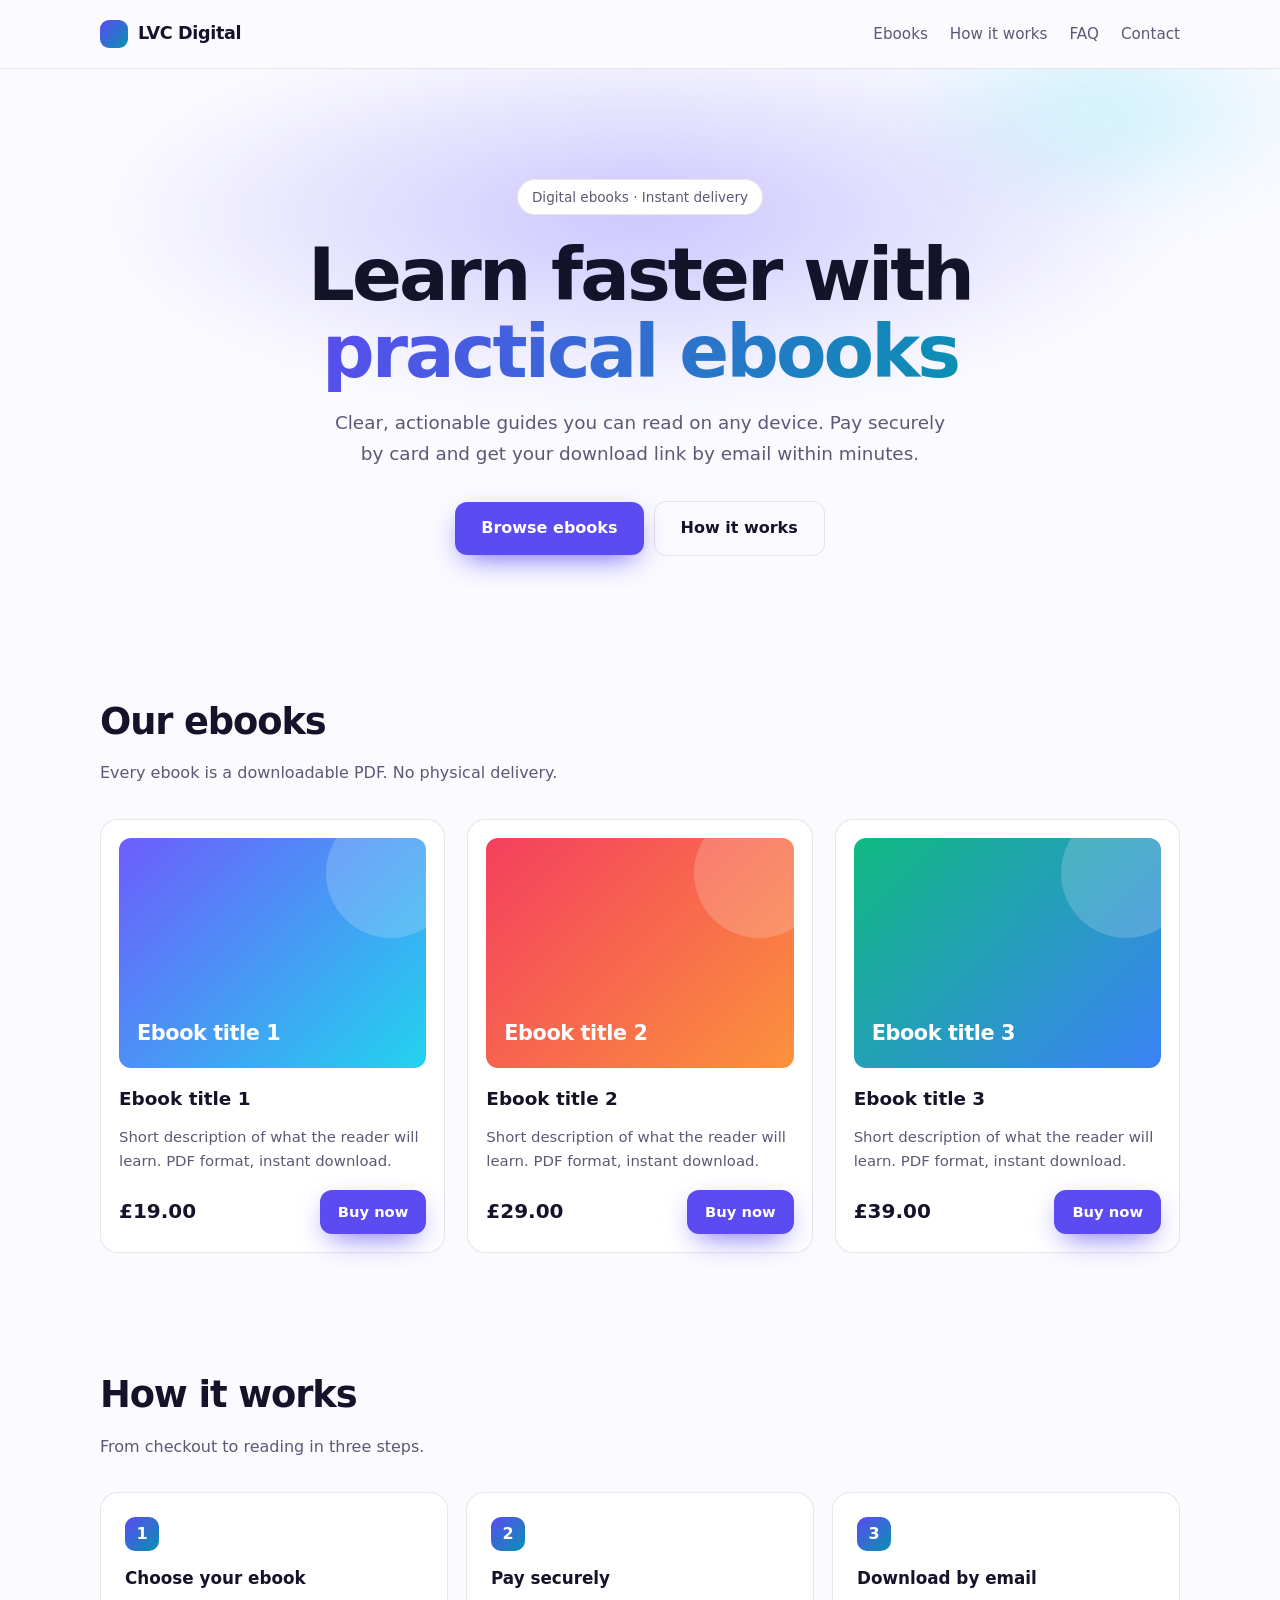
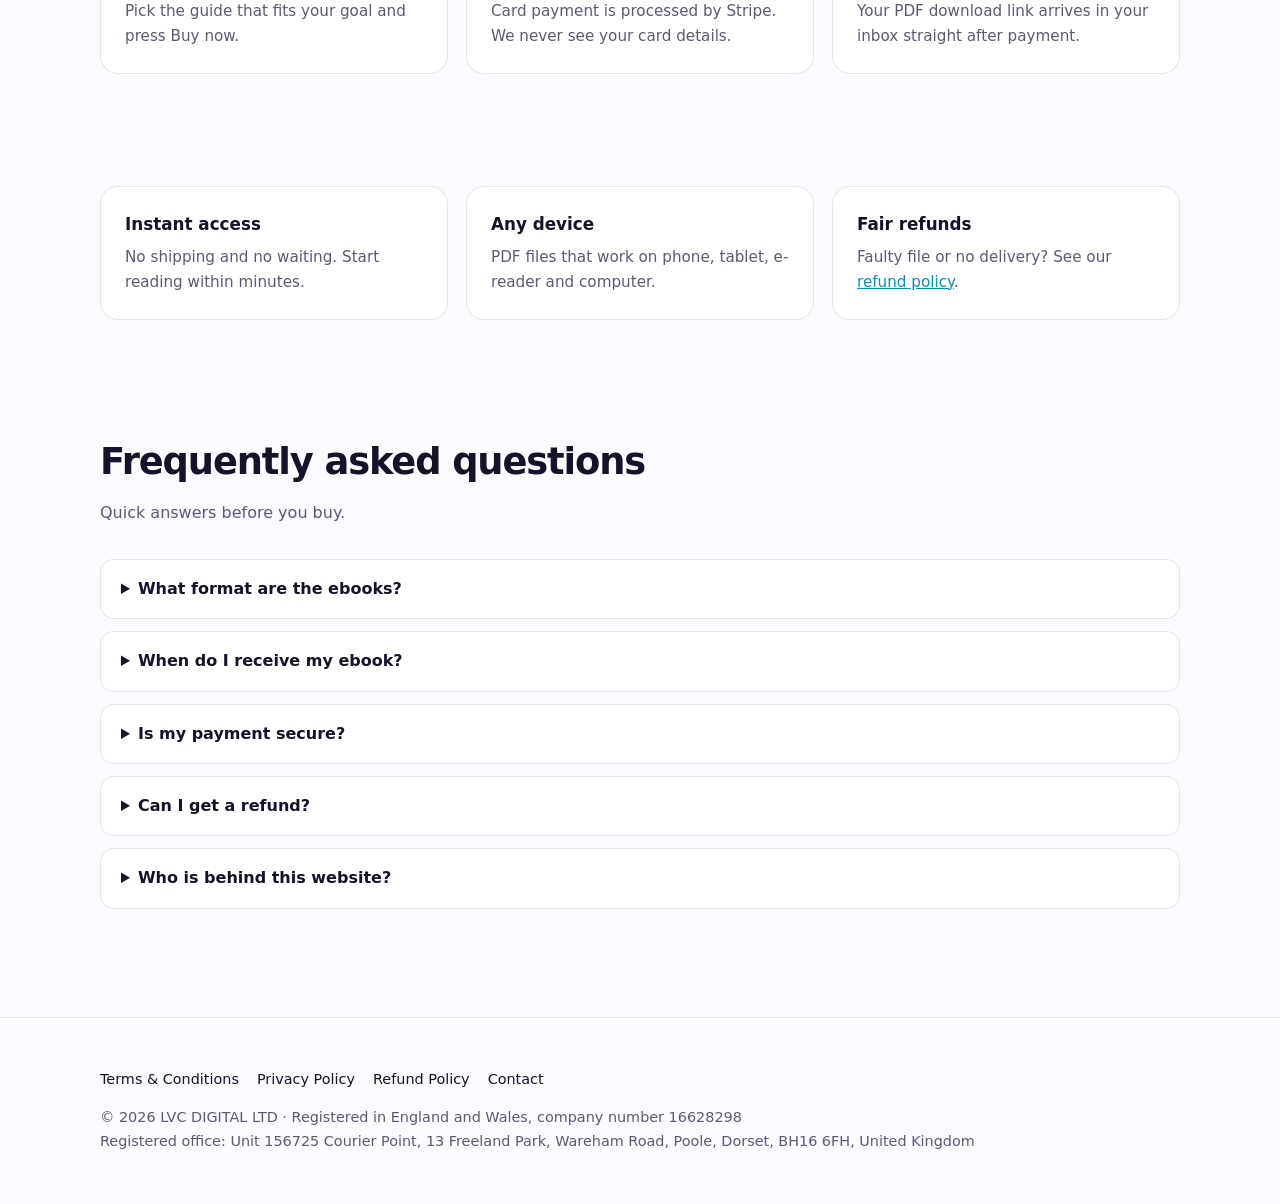
==== index.html @ c6fde726 "feat: initial ebook store site for LVC DIGITAL LTD Co-Authored-By: Claude Sonnet 5.5 <noreply@anthro" ====
<!doctype html>
<html lang="en">
<head>
<meta charset="utf-8">
<meta name="viewport" content="width=device-width,initial-scale=1">
<title>LVC Digital – Digital Ebooks</title>
<meta name="description" content="Practical digital ebooks from LVC DIGITAL LTD. Secure card payment, instant download link by email.">
<meta property="og:title" content="LVC Digital – Digital Ebooks">
<meta property="og:description" content="Practical digital ebooks, delivered instantly by email.">
<link rel="icon" href="favicon.svg" type="image/svg+xml">
<link rel="stylesheet" href="style.css">
</head>
<body>
<header class="site"><div class="wrap">
  <a class="logo" href="index.html"><i></i>LVC Digital</a>
  <nav><a href="#ebooks">Ebooks</a><a href="#how">How it works</a><a href="#faq">FAQ</a><a href="contact.html">Contact</a></nav>
</div></header>

<main>
  <section class="hero"><div class="wrap">
    <span class="pill">Digital ebooks · Instant delivery</span>
    <h1>Learn faster with <span>practical ebooks</span></h1>
    <p class="lead">Clear, actionable guides you can read on any device. Pay securely by card and get your download link by email within minutes.</p>
    <a class="btn" href="#ebooks">Browse ebooks</a><a class="btn ghost" href="#how">How it works</a>
  </div></section>

  <section id="ebooks"><div class="wrap">
    <h2 class="title">Our ebooks</h2>
    <p class="sub">Every ebook is a downloadable PDF. No physical delivery.</p>
    <!-- EDIT: replace titles, descriptions, prices and the "#" Stripe Payment Links with your real products. -->
    <div class="grid">
      <article class="card">
        <div class="cover c1">Ebook title 1</div>
        <h3>Ebook title 1</h3>
        <p>Short description of what the reader will learn. PDF format, instant download.</p>
        <div class="row"><span class="price">£19.00</span><a class="btn" href="#">Buy now</a></div>
      </article>
      <article class="card">
        <div class="cover c2">Ebook title 2</div>
        <h3>Ebook title 2</h3>
        <p>Short description of what the reader will learn. PDF format, instant download.</p>
        <div class="row"><span class="price">£29.00</span><a class="btn" href="#">Buy now</a></div>
      </article>
      <article class="card">
        <div class="cover c3">Ebook title 3</div>
        <h3>Ebook title 3</h3>
        <p>Short description of what the reader will learn. PDF format, instant download.</p>
        <div class="row"><span class="price">£39.00</span><a class="btn" href="#">Buy now</a></div>
      </article>
    </div>
  </div></section>

  <section id="how"><div class="wrap">
    <h2 class="title">How it works</h2>
    <p class="sub">From checkout to reading in three steps.</p>
    <div class="steps">
      <div class="box"><div class="num">1</div><b>Choose your ebook</b><p>Pick the guide that fits your goal and press Buy now.</p></div>
      <div class="box"><div class="num">2</div><b>Pay securely</b><p>Card payment is processed by Stripe. We never see your card details.</p></div>
      <div class="box"><div class="num">3</div><b>Download by email</b><p>Your PDF download link arrives in your inbox straight after payment.</p></div>
    </div>
  </div></section>

  <section><div class="wrap">
    <div class="feats">
      <div class="box"><b>Instant access</b><p>No shipping and no waiting. Start reading within minutes.</p></div>
      <div class="box"><b>Any device</b><p>PDF files that work on phone, tablet, e-reader and computer.</p></div>
      <div class="box"><b>Fair refunds</b><p>Faulty file or no delivery? See our <a href="refunds.html">refund policy</a>.</p></div>
    </div>
  </div></section>

  <section id="faq"><div class="wrap">
    <h2 class="title">Frequently asked questions</h2>
    <p class="sub">Quick answers before you buy.</p>
    <details><summary>What format are the ebooks?</summary><p>PDF. You can read them on any device and keep them for your own personal use.</p></details>
    <details><summary>When do I receive my ebook?</summary><p>A download link is emailed to you right after payment is confirmed, normally within minutes. Check your spam folder if you do not see it.</p></details>
    <details><summary>Is my payment secure?</summary><p>Yes. Payments are processed by Stripe. Your card details are never stored on this website.</p></details>
    <details><summary>Can I get a refund?</summary><p>Because ebooks are delivered instantly, refunds are offered for faulty files, non-delivery or duplicate charges. Read the full <a href="refunds.html">Refund Policy</a>.</p></details>
    <details><summary>Who is behind this website?</summary><p>LVC DIGITAL LTD, a company registered in England and Wales (no. 16628298). Details are on the <a href="contact.html">contact page</a>.</p></details>
  </div></section>
</main>

<footer class="site"><div class="wrap">
  <p><a href="terms.html">Terms &amp; Conditions</a><a href="privacy.html">Privacy Policy</a><a href="refunds.html">Refund Policy</a><a href="contact.html">Contact</a></p>
  <p>© 2026 LVC DIGITAL LTD · Registered in England and Wales, company number 16628298<br>
  Registered office: Unit 156725 Courier Point, 13 Freeland Park, Wareham Road, Poole, Dorset, BH16 6FH, United Kingdom</p>
</div></footer>
</body>
</html>
---- style.css ----
:root{
  --bg:#07070d;--bg2:#0e0e1a;--ink:#f4f3fb;--muted:#a3a1b8;--line:rgba(255,255,255,.09);
  --card:rgba(255,255,255,.04);--brand:#7c6cff;--brand2:#22d3ee;--radius:18px;
}
@media (prefers-color-scheme:light){
  :root{--bg:#fafaff;--bg2:#f0efff;--ink:#14132a;--muted:#5b5975;--line:rgba(20,19,42,.1);--card:#fff;--brand:#5b4bf0;--brand2:#0891b2}
}
*{box-sizing:border-box}
html{scroll-behavior:smooth}
body{margin:0;font:16px/1.65 ui-sans-serif,system-ui,-apple-system,"Segoe UI",Roboto,Helvetica,Arial,sans-serif;background:var(--bg);color:var(--ink);-webkit-font-smoothing:antialiased}
a{color:var(--brand2)}
.wrap{max-width:1120px;margin:0 auto;padding:0 20px}

/* header */
header.site{position:sticky;top:0;z-index:10;backdrop-filter:blur(14px);background:color-mix(in srgb,var(--bg) 72%,transparent);border-bottom:1px solid var(--line)}
header.site .wrap{display:flex;align-items:center;justify-content:space-between;height:68px}
.logo{display:flex;align-items:center;gap:10px;font-weight:800;letter-spacing:-.02em;font-size:1.1rem;color:var(--ink);text-decoration:none}
.logo i{width:28px;height:28px;border-radius:9px;background:linear-gradient(135deg,var(--brand),var(--brand2));display:block}
nav a{margin-left:22px;text-decoration:none;color:var(--muted);font-size:.95rem;transition:color .2s}
nav a:hover{color:var(--ink)}

/* hero */
.hero{position:relative;padding:110px 0 80px;text-align:center;overflow:hidden}
.hero::before{content:"";position:absolute;inset:-20% -10% auto;height:520px;background:radial-gradient(closest-side,rgba(124,108,255,.38),transparent 70%),radial-gradient(closest-side at 80% 30%,rgba(34,211,238,.22),transparent 70%);filter:blur(30px);z-index:-1}
.pill{display:inline-block;padding:6px 14px;border:1px solid var(--line);border-radius:999px;color:var(--muted);font-size:.85rem;background:var(--card)}
.hero h1{font-size:clamp(2.4rem,6.5vw,4.6rem);line-height:1.04;letter-spacing:-.04em;margin:22px auto 18px;max-width:16ch}
.hero h1 span{background:linear-gradient(120deg,var(--brand),var(--brand2));-webkit-background-clip:text;background-clip:text;color:transparent}
.hero p.lead{color:var(--muted);font-size:1.15rem;max-width:54ch;margin:0 auto 32px}
.btn{display:inline-block;background:linear-gradient(135deg,var(--brand),#5b4bf0);color:#fff;padding:13px 26px;border-radius:12px;text-decoration:none;font-weight:650;box-shadow:0 10px 30px -10px var(--brand);transition:transform .15s,box-shadow .15s}
.btn:hover{transform:translateY(-2px);box-shadow:0 16px 36px -10px var(--brand)}
.btn.ghost{background:transparent;border:1px solid var(--line);box-shadow:none;color:var(--ink);margin-left:10px}

/* sections */
section{padding:56px 0}
h2.title{font-size:clamp(1.6rem,3.4vw,2.3rem);letter-spacing:-.03em;margin:0 0 8px}
.sub{color:var(--muted);margin:0 0 32px}
.steps,.feats{display:grid;grid-template-columns:repeat(auto-fit,minmax(240px,1fr));gap:18px}
.box{background:var(--card);border:1px solid var(--line);border-radius:var(--radius);padding:24px}
.box b{display:block;margin-bottom:6px;font-size:1.05rem}
.box p{margin:0;color:var(--muted);font-size:.95rem}
.num{width:34px;height:34px;border-radius:10px;display:grid;place-items:center;font-weight:800;background:linear-gradient(135deg,var(--brand),var(--brand2));color:#fff;margin-bottom:14px}

/* products */
.grid{display:grid;grid-template-columns:repeat(auto-fill,minmax(290px,1fr));gap:22px}
.card{background:var(--card);border:1px solid var(--line);border-radius:var(--radius);padding:18px;display:flex;flex-direction:column;gap:10px;transition:transform .2s,border-color .2s}
.card:hover{transform:translateY(-4px);border-color:color-mix(in srgb,var(--brand) 55%,transparent)}
.cover{aspect-ratio:4/3;border-radius:12px;display:flex;align-items:flex-end;padding:18px;font-weight:800;font-size:1.3rem;letter-spacing:-.02em;color:#fff;position:relative;overflow:hidden}
.cover::after{content:"";position:absolute;right:-30px;top:-30px;width:130px;height:130px;border-radius:50%;background:rgba(255,255,255,.18)}
.c1{background:linear-gradient(135deg,#6d5dfc,#22d3ee)}
.c2{background:linear-gradient(135deg,#f43f5e,#fb923c)}
.c3{background:linear-gradient(135deg,#10b981,#3b82f6)}
.card h3{margin:6px 0 0;font-size:1.15rem}
.card p{margin:0;color:var(--muted);font-size:.93rem;flex:1}
.row{display:flex;align-items:center;justify-content:space-between;margin-top:6px}
.price{font-weight:800;font-size:1.25rem}
.card .btn{padding:10px 18px;font-size:.92rem}

/* faq */
details{border:1px solid var(--line);border-radius:14px;background:var(--card);padding:16px 20px;margin-bottom:12px}
summary{cursor:pointer;font-weight:650}
details p{color:var(--muted);margin:10px 0 0}

/* docs */
main.doc{padding:56px 0 80px;max-width:760px}
main.doc h1{font-size:2.4rem;letter-spacing:-.03em;margin-top:0}
main.doc h2{margin-top:34px;font-size:1.25rem}
main.doc p,main.doc li{color:var(--muted)}
main.doc strong{color:var(--ink)}

/* footer */
footer.site{border-top:1px solid var(--line);padding:36px 0;color:var(--muted);font-size:.9rem;margin-top:40px}
footer.site a{margin-right:18px;color:var(--ink);text-decoration:none}
footer.site a:hover{color:var(--brand2)}

@media (max-width:640px){nav a{margin-left:14px;font-size:.88rem}.hero{padding:70px 0 50px}.btn.ghost{margin:10px 0 0}}
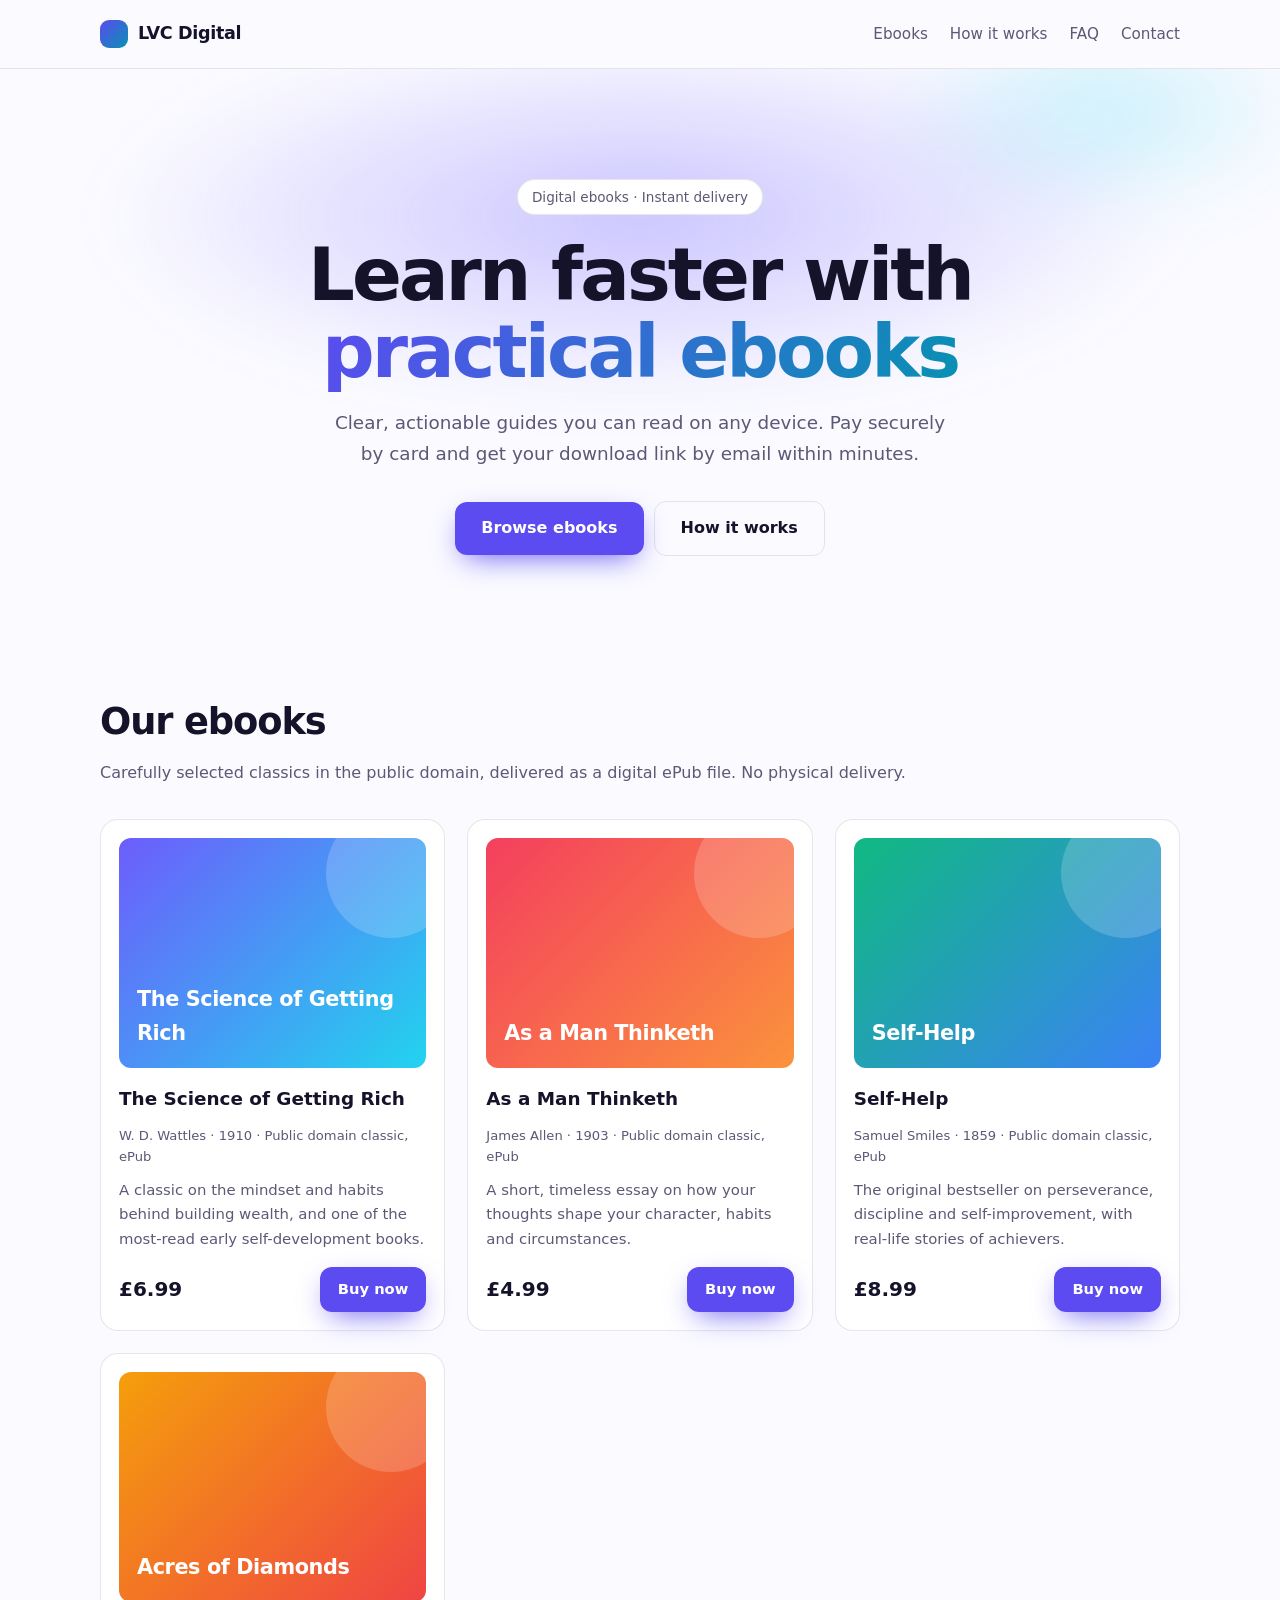
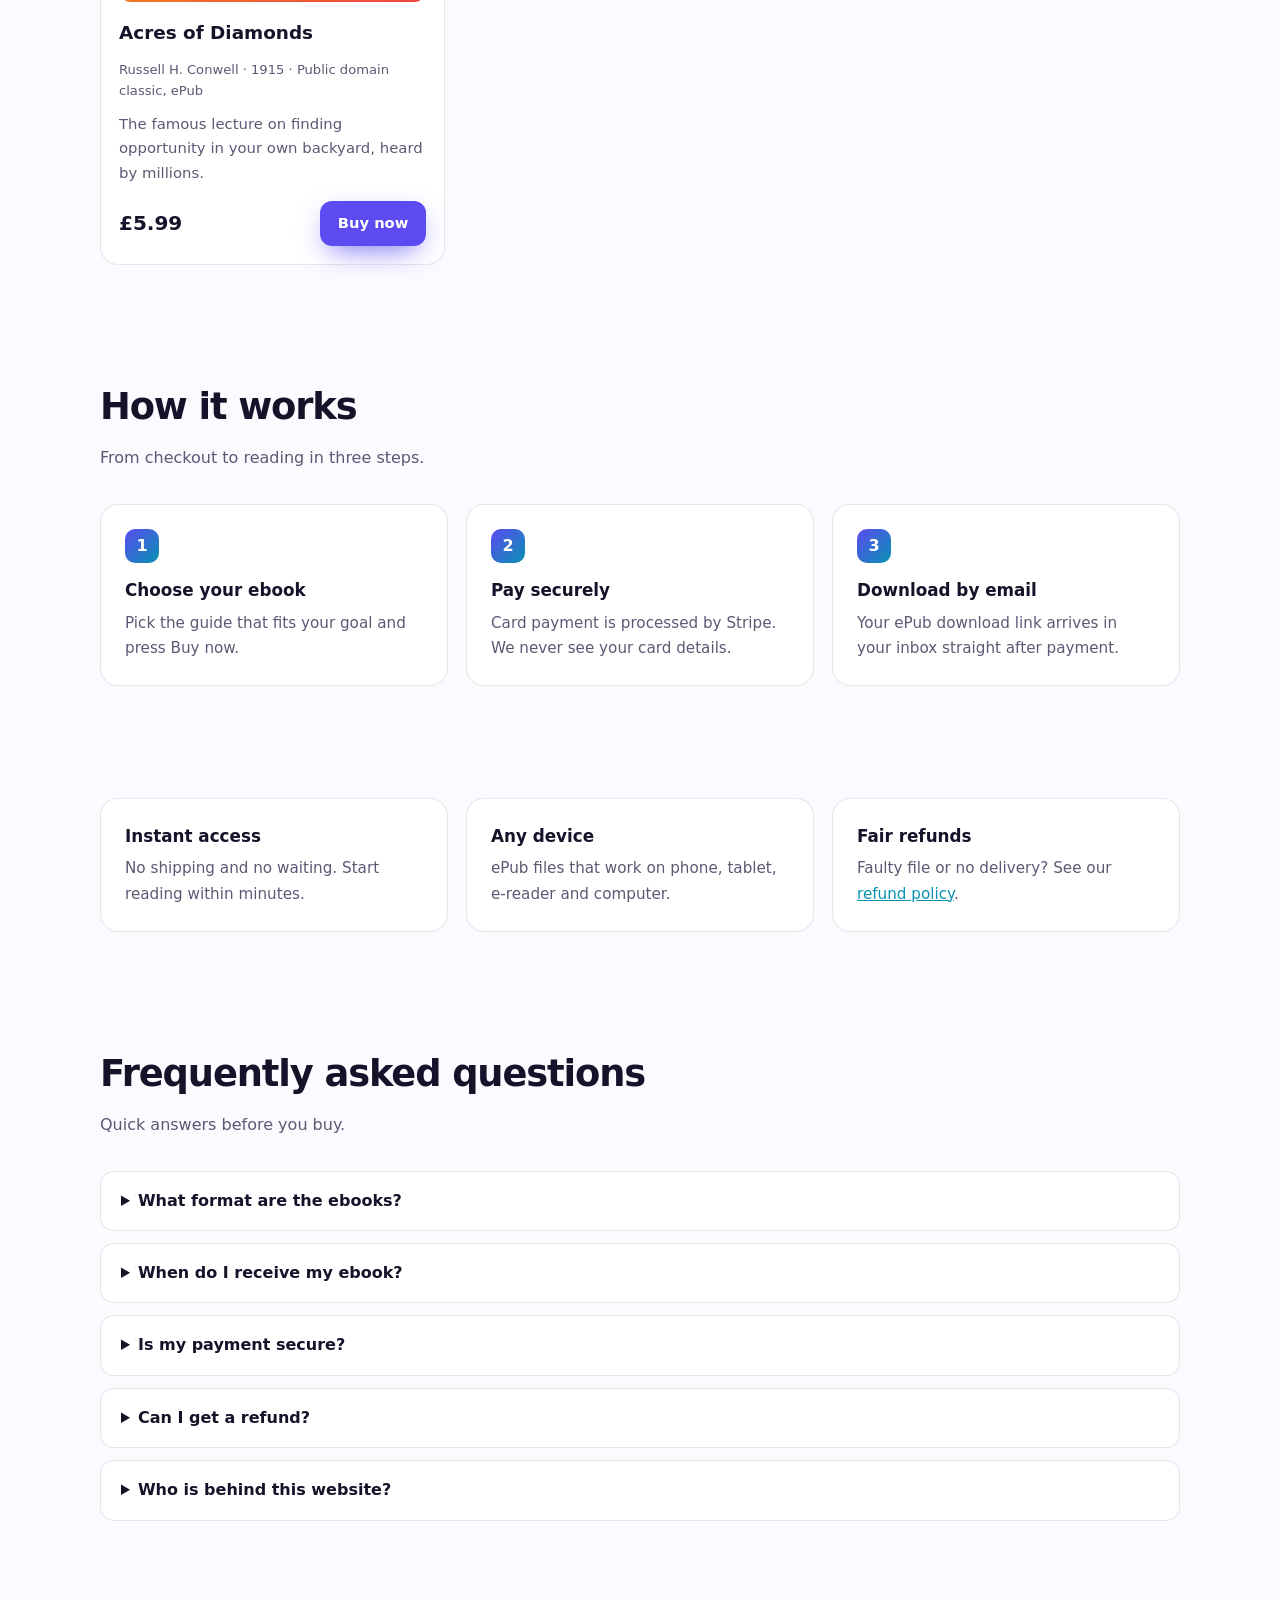
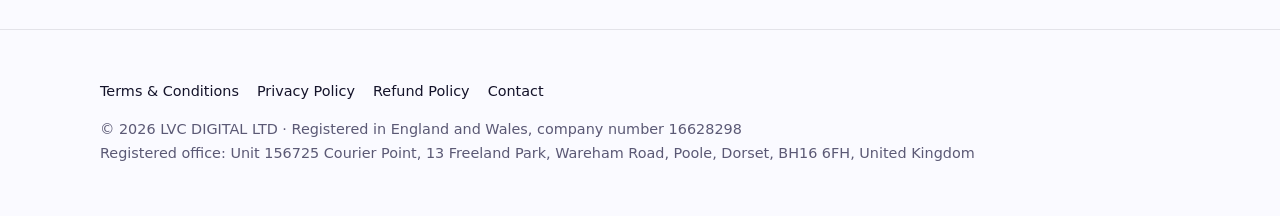
==== commit ceb212d9: "feat: list four public-domain classic ebooks Co-Authored-By: Claude Sonnet 5.5 <noreply@anthropic.co" ====
--- a/index.html
+++ b/index.html
@@ -26,26 +26,36 @@
 
   <section id="ebooks"><div class="wrap">
     <h2 class="title">Our ebooks</h2>
-    <p class="sub">Every ebook is a downloadable PDF. No physical delivery.</p>
-    <!-- EDIT: replace titles, descriptions, prices and the "#" Stripe Payment Links with your real products. -->
+    <p class="sub">Carefully selected classics in the public domain, delivered as a digital ePub file. No physical delivery.</p>
+    <!-- EDIT: set each "Buy now" href to its Stripe Payment Link. -->
     <div class="grid">
       <article class="card">
-        <div class="cover c1">Ebook title 1</div>
-        <h3>Ebook title 1</h3>
-        <p>Short description of what the reader will learn. PDF format, instant download.</p>
-        <div class="row"><span class="price">£19.00</span><a class="btn" href="#">Buy now</a></div>
+        <div class="cover c1">The Science of Getting Rich</div>
+        <h3>The Science of Getting Rich</h3>
+        <small class="by">W. D. Wattles · 1910 · Public domain classic, ePub</small>
+        <p>A classic on the mindset and habits behind building wealth, and one of the most-read early self-development books.</p>
+        <div class="row"><span class="price">£6.99</span><a class="btn" href="#">Buy now</a></div>
       </article>
       <article class="card">
-        <div class="cover c2">Ebook title 2</div>
-        <h3>Ebook title 2</h3>
-        <p>Short description of what the reader will learn. PDF format, instant download.</p>
-        <div class="row"><span class="price">£29.00</span><a class="btn" href="#">Buy now</a></div>
+        <div class="cover c2">As a Man Thinketh</div>
+        <h3>As a Man Thinketh</h3>
+        <small class="by">James Allen · 1903 · Public domain classic, ePub</small>
+        <p>A short, timeless essay on how your thoughts shape your character, habits and circumstances.</p>
+        <div class="row"><span class="price">£4.99</span><a class="btn" href="#">Buy now</a></div>
       </article>
       <article class="card">
-        <div class="cover c3">Ebook title 3</div>
-        <h3>Ebook title 3</h3>
-        <p>Short description of what the reader will learn. PDF format, instant download.</p>
-        <div class="row"><span class="price">£39.00</span><a class="btn" href="#">Buy now</a></div>
+        <div class="cover c3">Self-Help</div>
+        <h3>Self-Help</h3>
+        <small class="by">Samuel Smiles · 1859 · Public domain classic, ePub</small>
+        <p>The original bestseller on perseverance, discipline and self-improvement, with real-life stories of achievers.</p>
+        <div class="row"><span class="price">£8.99</span><a class="btn" href="#">Buy now</a></div>
+      </article>
+      <article class="card">
+        <div class="cover c4">Acres of Diamonds</div>
+        <h3>Acres of Diamonds</h3>
+        <small class="by">Russell H. Conwell · 1915 · Public domain classic, ePub</small>
+        <p>The famous lecture on finding opportunity in your own backyard, heard by millions.</p>
+        <div class="row"><span class="price">£5.99</span><a class="btn" href="#">Buy now</a></div>
       </article>
     </div>
   </div></section>
@@ -56,14 +66,14 @@
     <div class="steps">
       <div class="box"><div class="num">1</div><b>Choose your ebook</b><p>Pick the guide that fits your goal and press Buy now.</p></div>
       <div class="box"><div class="num">2</div><b>Pay securely</b><p>Card payment is processed by Stripe. We never see your card details.</p></div>
-      <div class="box"><div class="num">3</div><b>Download by email</b><p>Your PDF download link arrives in your inbox straight after payment.</p></div>
+      <div class="box"><div class="num">3</div><b>Download by email</b><p>Your ePub download link arrives in your inbox straight after payment.</p></div>
     </div>
   </div></section>
 
   <section><div class="wrap">
     <div class="feats">
       <div class="box"><b>Instant access</b><p>No shipping and no waiting. Start reading within minutes.</p></div>
-      <div class="box"><b>Any device</b><p>PDF files that work on phone, tablet, e-reader and computer.</p></div>
+      <div class="box"><b>Any device</b><p>ePub files that work on phone, tablet, e-reader and computer.</p></div>
       <div class="box"><b>Fair refunds</b><p>Faulty file or no delivery? See our <a href="refunds.html">refund policy</a>.</p></div>
     </div>
   </div></section>
@@ -71,7 +81,7 @@
   <section id="faq"><div class="wrap">
     <h2 class="title">Frequently asked questions</h2>
     <p class="sub">Quick answers before you buy.</p>
-    <details><summary>What format are the ebooks?</summary><p>PDF. You can read them on any device and keep them for your own personal use.</p></details>
+    <details><summary>What format are the ebooks?</summary><p>ePub, readable on phones, tablets, e-readers and in free reading apps. Our current titles are public domain classics.</p></details>
     <details><summary>When do I receive my ebook?</summary><p>A download link is emailed to you right after payment is confirmed, normally within minutes. Check your spam folder if you do not see it.</p></details>
     <details><summary>Is my payment secure?</summary><p>Yes. Payments are processed by Stripe. Your card details are never stored on this website.</p></details>
     <details><summary>Can I get a refund?</summary><p>Because ebooks are delivered instantly, refunds are offered for faulty files, non-delivery or duplicate charges. Read the full <a href="refunds.html">Refund Policy</a>.</p></details>
--- a/style.css
+++ b/style.css
@@ -73,3 +73,5 @@
 footer.site a:hover{color:var(--brand2)}
 
 @media (max-width:640px){nav a{margin-left:14px;font-size:.88rem}.hero{padding:70px 0 50px}.btn.ghost{margin:10px 0 0}}
+.c4{background:linear-gradient(135deg,#f59e0b,#ef4444)}
+.by{color:var(--muted);font-size:.82rem}
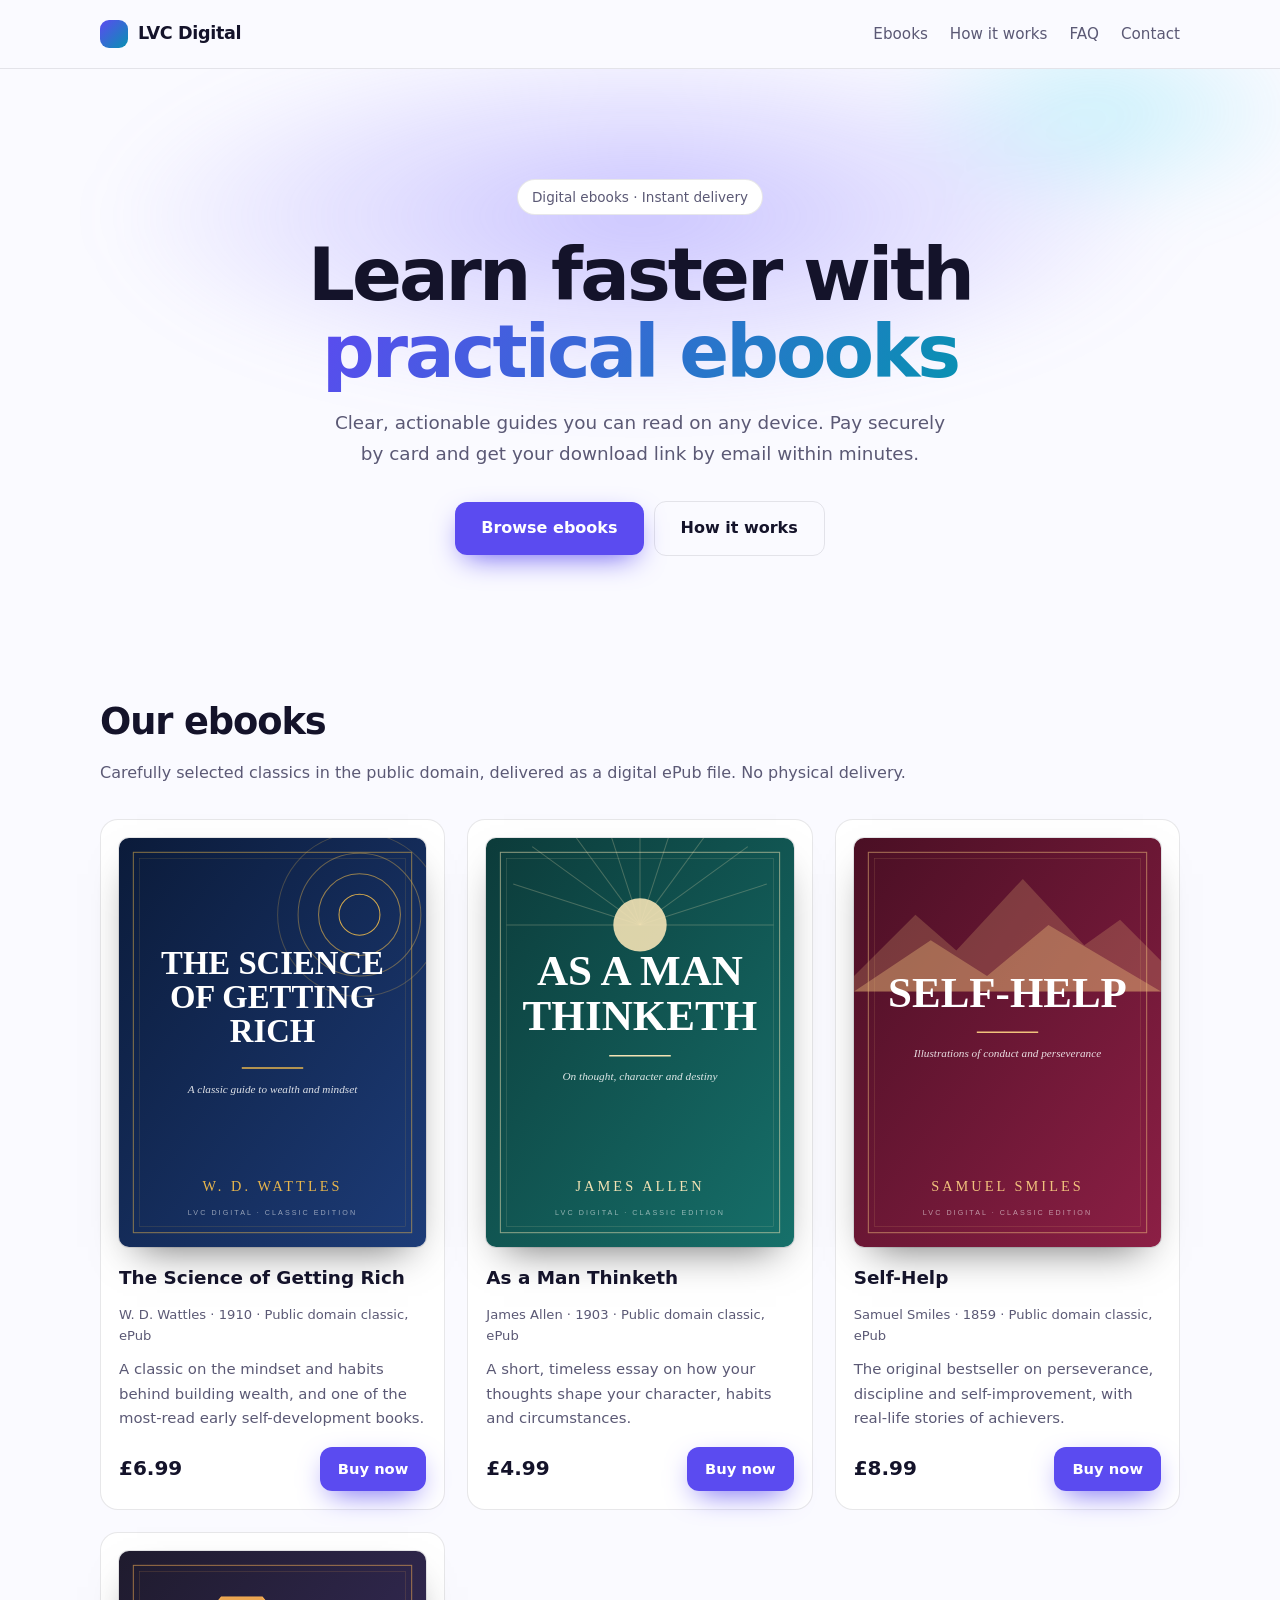
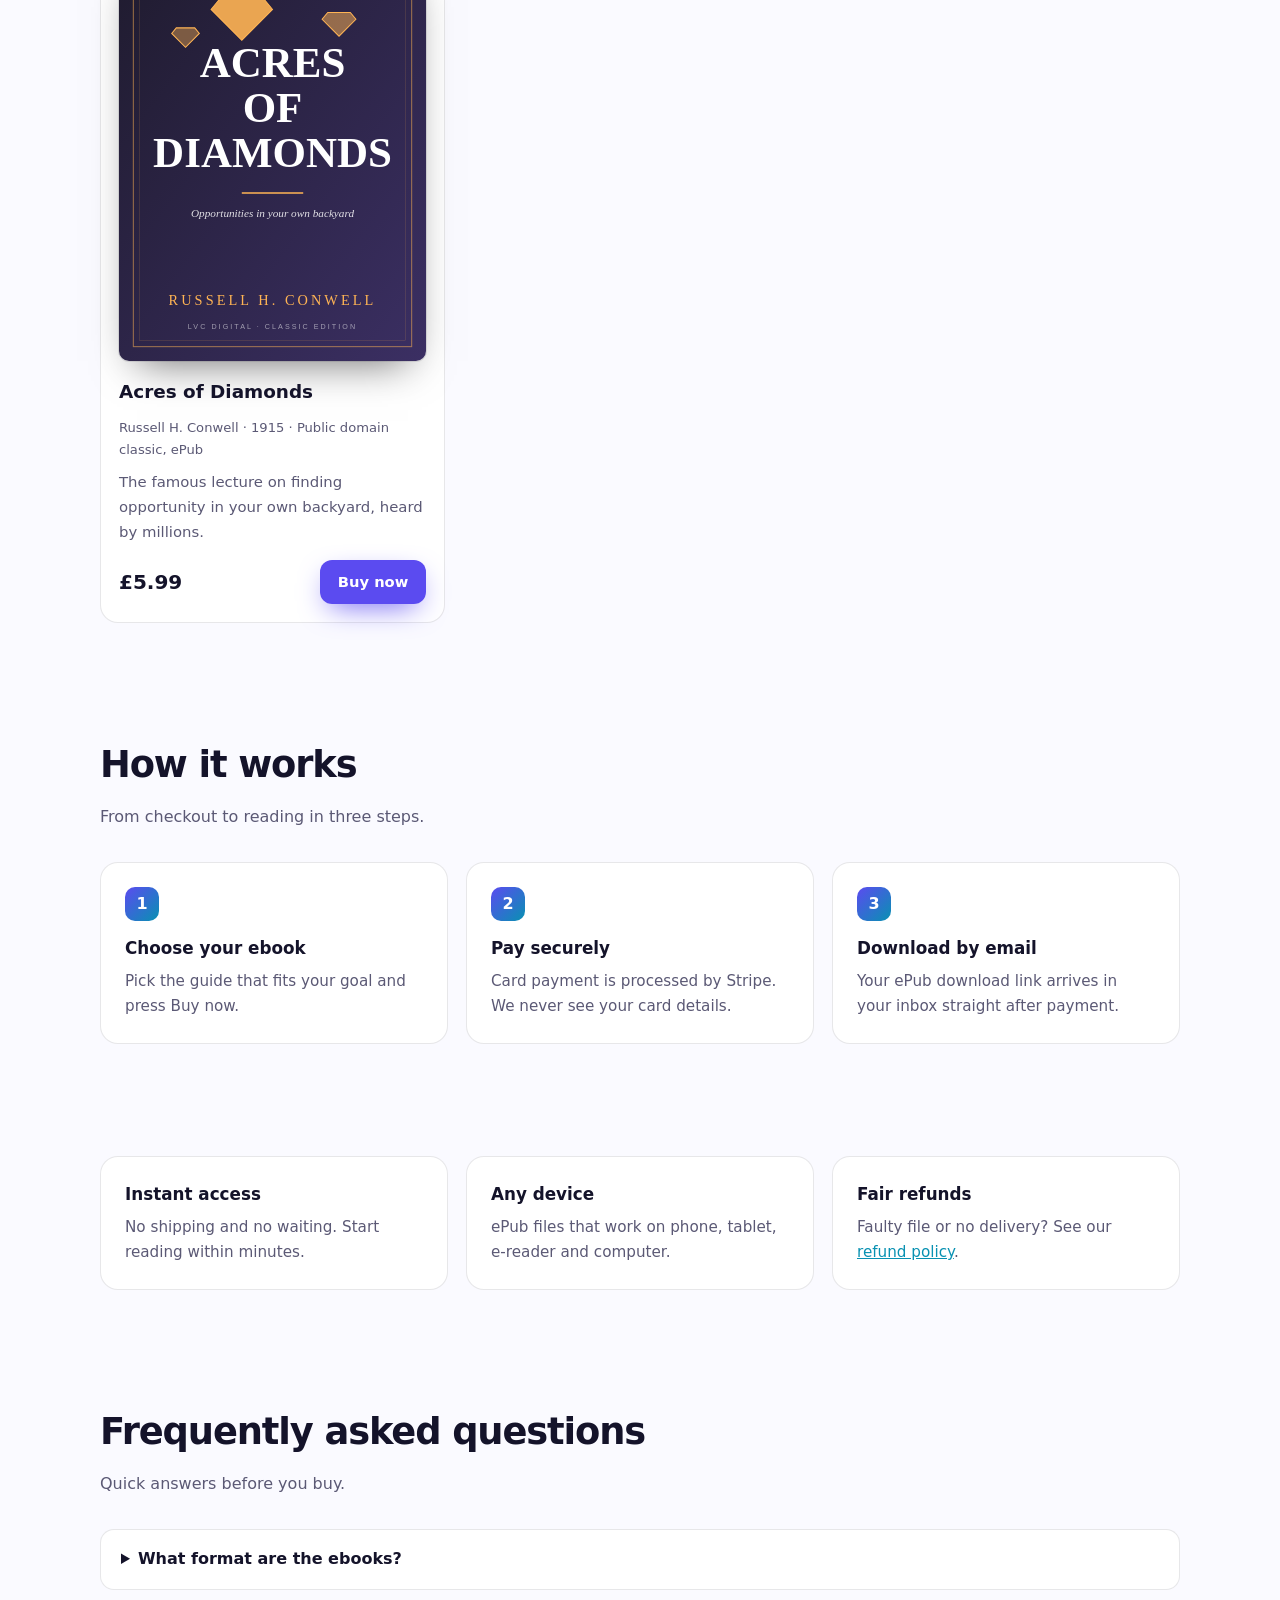
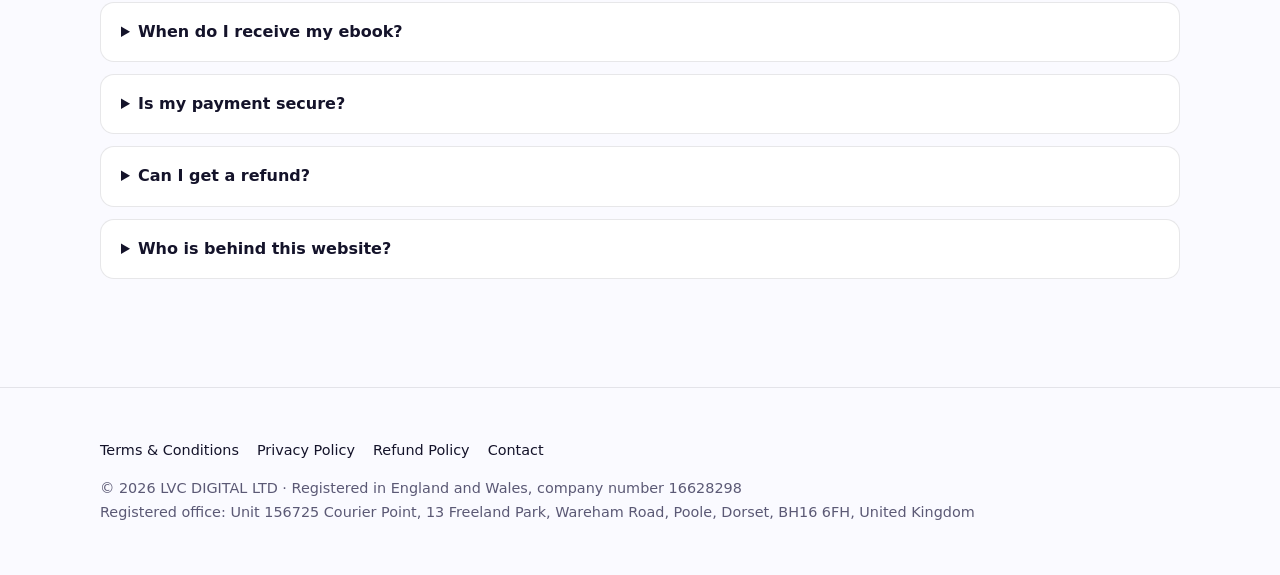
==== commit 5b81bc88: "feat: add designed SVG covers for the four ebooks Co-Authored-By: Claude Sonnet 5.5 <noreply@anthrop" ====
--- a/index.html
+++ b/index.html
@@ -27,35 +27,34 @@
   <section id="ebooks"><div class="wrap">
     <h2 class="title">Our ebooks</h2>
     <p class="sub">Carefully selected classics in the public domain, delivered as a digital ePub file. No physical delivery.</p>
-    <!-- EDIT: set each "Buy now" href to its Stripe Payment Link. -->
     <div class="grid">
       <article class="card">
-        <div class="cover c1">The Science of Getting Rich</div>
+        <img class="cover-img" src="covers/science-of-getting-rich.svg" alt="Cover of The Science of Getting Rich" width="600" height="800" loading="lazy">
         <h3>The Science of Getting Rich</h3>
         <small class="by">W. D. Wattles · 1910 · Public domain classic, ePub</small>
         <p>A classic on the mindset and habits behind building wealth, and one of the most-read early self-development books.</p>
-        <div class="row"><span class="price">£6.99</span><a class="btn" href="#">Buy now</a></div>
+        <div class="row"><span class="price">£6.99</span><a class="btn" href="https://buy.stripe.com/3cI14n2LP23g0SPdcBfUQ00" rel="noopener">Buy now</a></div>
       </article>
       <article class="card">
-        <div class="cover c2">As a Man Thinketh</div>
+        <img class="cover-img" src="covers/as-a-man-thinketh.svg" alt="Cover of As a Man Thinketh" width="600" height="800" loading="lazy">
         <h3>As a Man Thinketh</h3>
         <small class="by">James Allen · 1903 · Public domain classic, ePub</small>
         <p>A short, timeless essay on how your thoughts shape your character, habits and circumstances.</p>
-        <div class="row"><span class="price">£4.99</span><a class="btn" href="#">Buy now</a></div>
+        <div class="row"><span class="price">£4.99</span><a class="btn" href="https://buy.stripe.com/dRm5kD7250Zcatp3C1fUQ01" rel="noopener">Buy now</a></div>
       </article>
       <article class="card">
-        <div class="cover c3">Self-Help</div>
+        <img class="cover-img" src="covers/self-help.svg" alt="Cover of Self-Help" width="600" height="800" loading="lazy">
         <h3>Self-Help</h3>
         <small class="by">Samuel Smiles · 1859 · Public domain classic, ePub</small>
         <p>The original bestseller on perseverance, discipline and self-improvement, with real-life stories of achievers.</p>
-        <div class="row"><span class="price">£8.99</span><a class="btn" href="#">Buy now</a></div>
+        <div class="row"><span class="price">£8.99</span><a class="btn" href="https://buy.stripe.com/00w7sLfyB23gfNJc8xfUQ02" rel="noopener">Buy now</a></div>
       </article>
       <article class="card">
-        <div class="cover c4">Acres of Diamonds</div>
+        <img class="cover-img" src="covers/acres-of-diamonds.svg" alt="Cover of Acres of Diamonds" width="600" height="800" loading="lazy">
         <h3>Acres of Diamonds</h3>
         <small class="by">Russell H. Conwell · 1915 · Public domain classic, ePub</small>
         <p>The famous lecture on finding opportunity in your own backyard, heard by millions.</p>
-        <div class="row"><span class="price">£5.99</span><a class="btn" href="#">Buy now</a></div>
+        <div class="row"><span class="price">£5.99</span><a class="btn" href="https://buy.stripe.com/00w7sL0DH5fs5955K9fUQ03" rel="noopener">Buy now</a></div>
       </article>
     </div>
   </div></section>
--- a/style.css
+++ b/style.css
@@ -75,3 +75,5 @@
 @media (max-width:640px){nav a{margin-left:14px;font-size:.88rem}.hero{padding:70px 0 50px}.btn.ghost{margin:10px 0 0}}
 .c4{background:linear-gradient(135deg,#f59e0b,#ef4444)}
 .by{color:var(--muted);font-size:.82rem}
+.cover-img{display:block;width:100%;height:auto;aspect-ratio:3/4;border-radius:10px;box-shadow:0 18px 40px -18px rgba(0,0,0,.6),0 0 0 1px var(--line);transition:transform .25s}
+.card:hover .cover-img{transform:scale(1.02) rotate(-.4deg)}
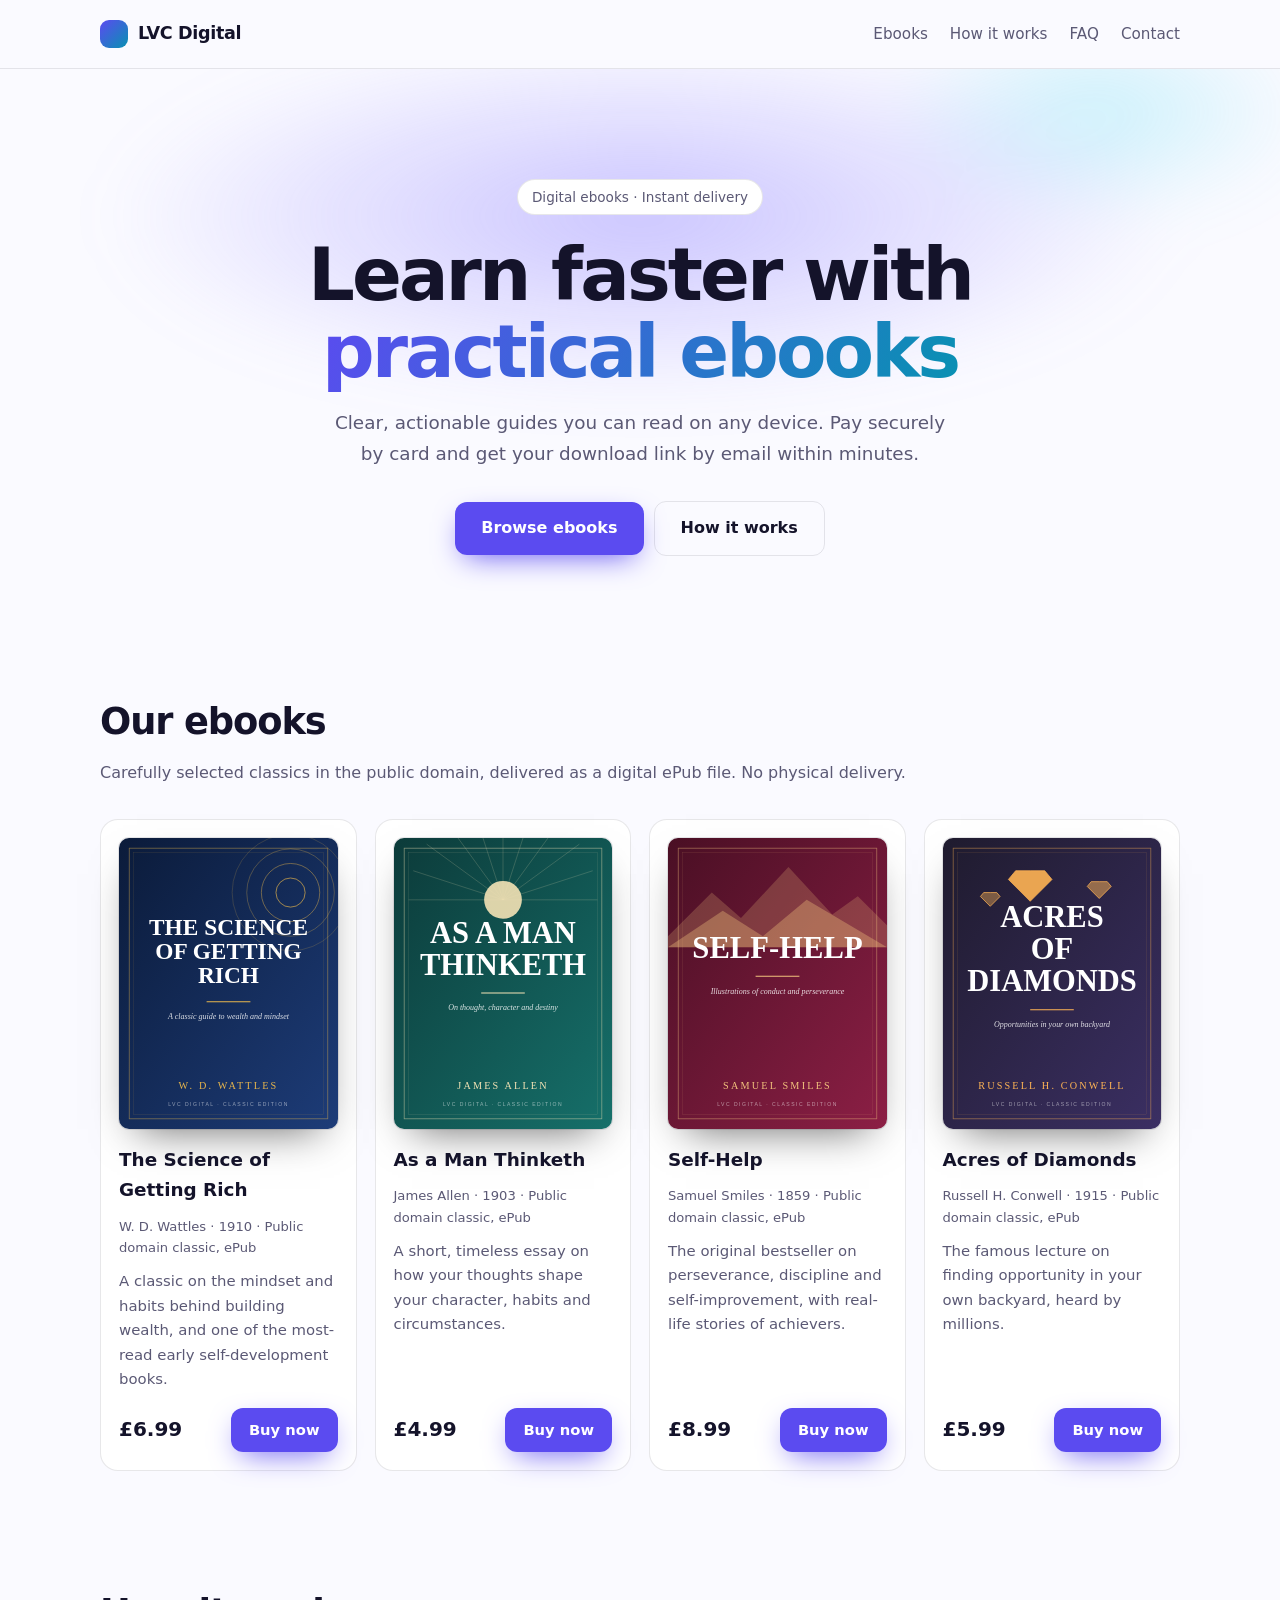
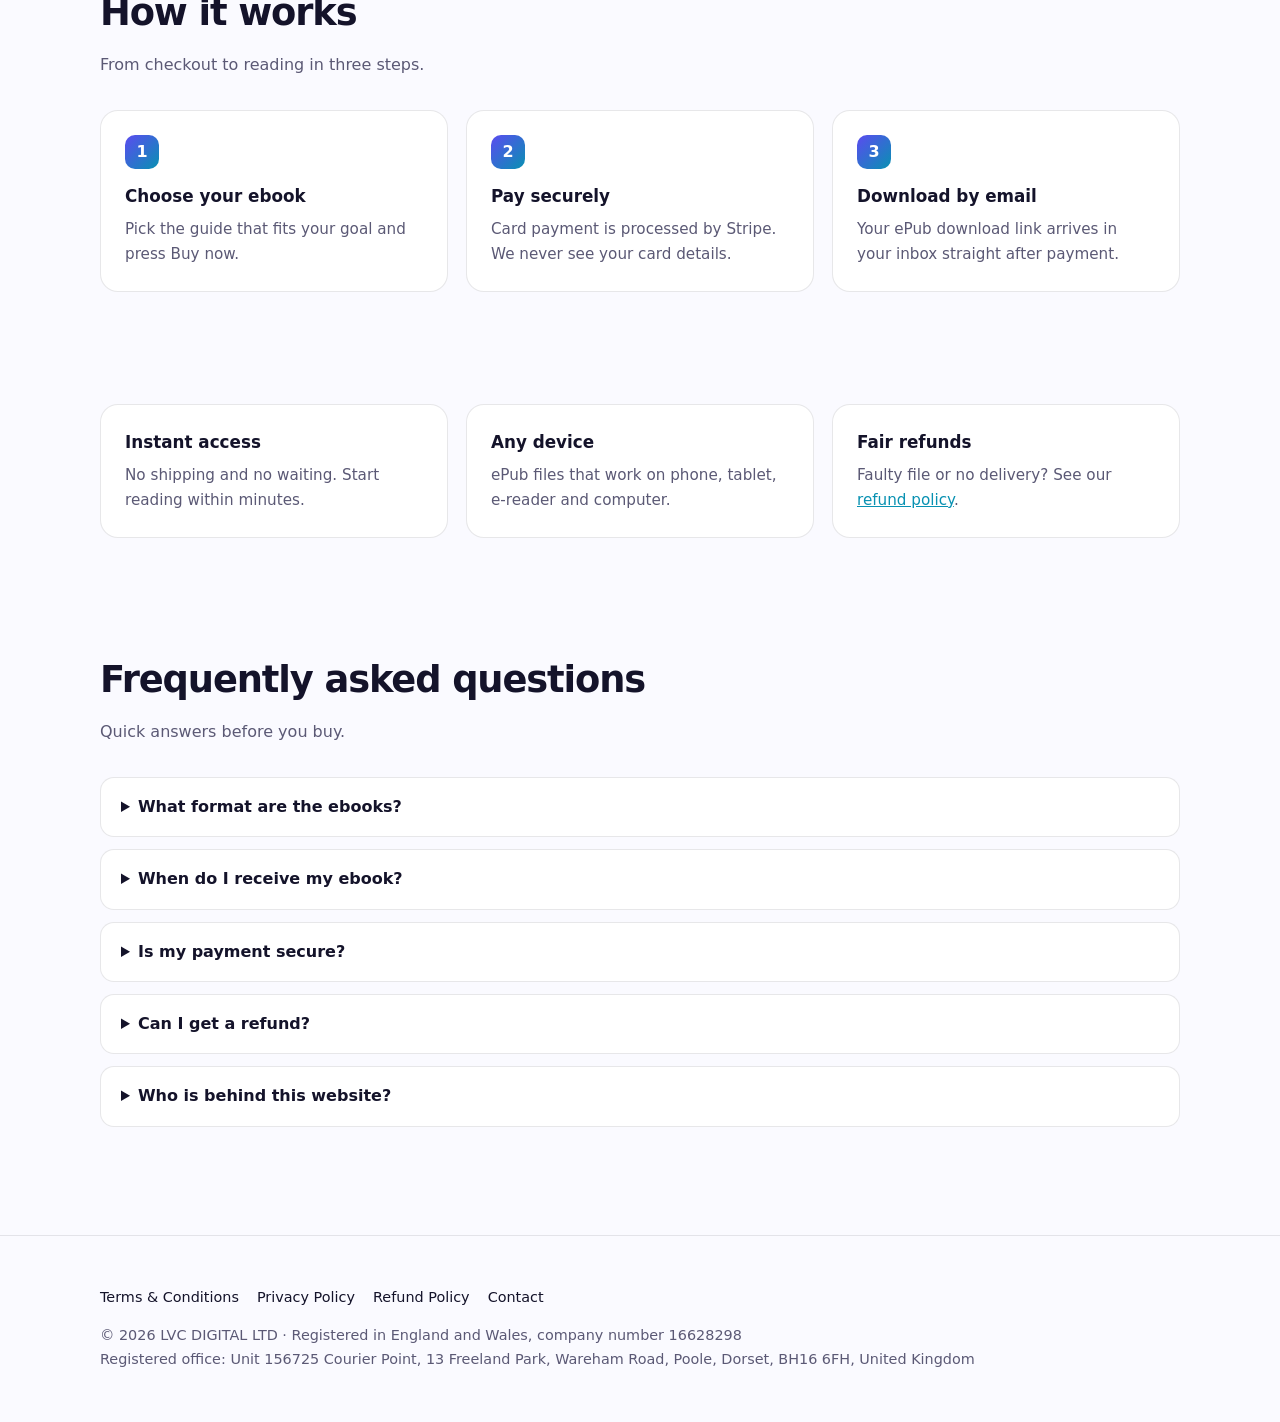
==== commit d70f196f: "chore: version stylesheet URL to bust caches Co-Authored-By: Claude Sonnet 5.5 <noreply@anthropic.co" ====
--- a/index.html
+++ b/index.html
@@ -8,7 +8,7 @@
 <meta property="og:title" content="LVC Digital – Digital Ebooks">
 <meta property="og:description" content="Practical digital ebooks, delivered instantly by email.">
 <link rel="icon" href="favicon.svg" type="image/svg+xml">
-<link rel="stylesheet" href="style.css">
+<link rel="stylesheet" href="style.css?v=4">
 </head>
 <body>
 <header class="site"><div class="wrap">
--- a/style.css
+++ b/style.css
@@ -41,7 +41,7 @@
 .num{width:34px;height:34px;border-radius:10px;display:grid;place-items:center;font-weight:800;background:linear-gradient(135deg,var(--brand),var(--brand2));color:#fff;margin-bottom:14px}
 
 /* products */
-.grid{display:grid;grid-template-columns:repeat(auto-fill,minmax(290px,1fr));gap:22px}
+.grid{display:grid;grid-template-columns:repeat(auto-fill,minmax(205px,1fr));gap:18px}
 .card{background:var(--card);border:1px solid var(--line);border-radius:var(--radius);padding:18px;display:flex;flex-direction:column;gap:10px;transition:transform .2s,border-color .2s}
 .card:hover{transform:translateY(-4px);border-color:color-mix(in srgb,var(--brand) 55%,transparent)}
 .cover{aspect-ratio:4/3;border-radius:12px;display:flex;align-items:flex-end;padding:18px;font-weight:800;font-size:1.3rem;letter-spacing:-.02em;color:#fff;position:relative;overflow:hidden}
